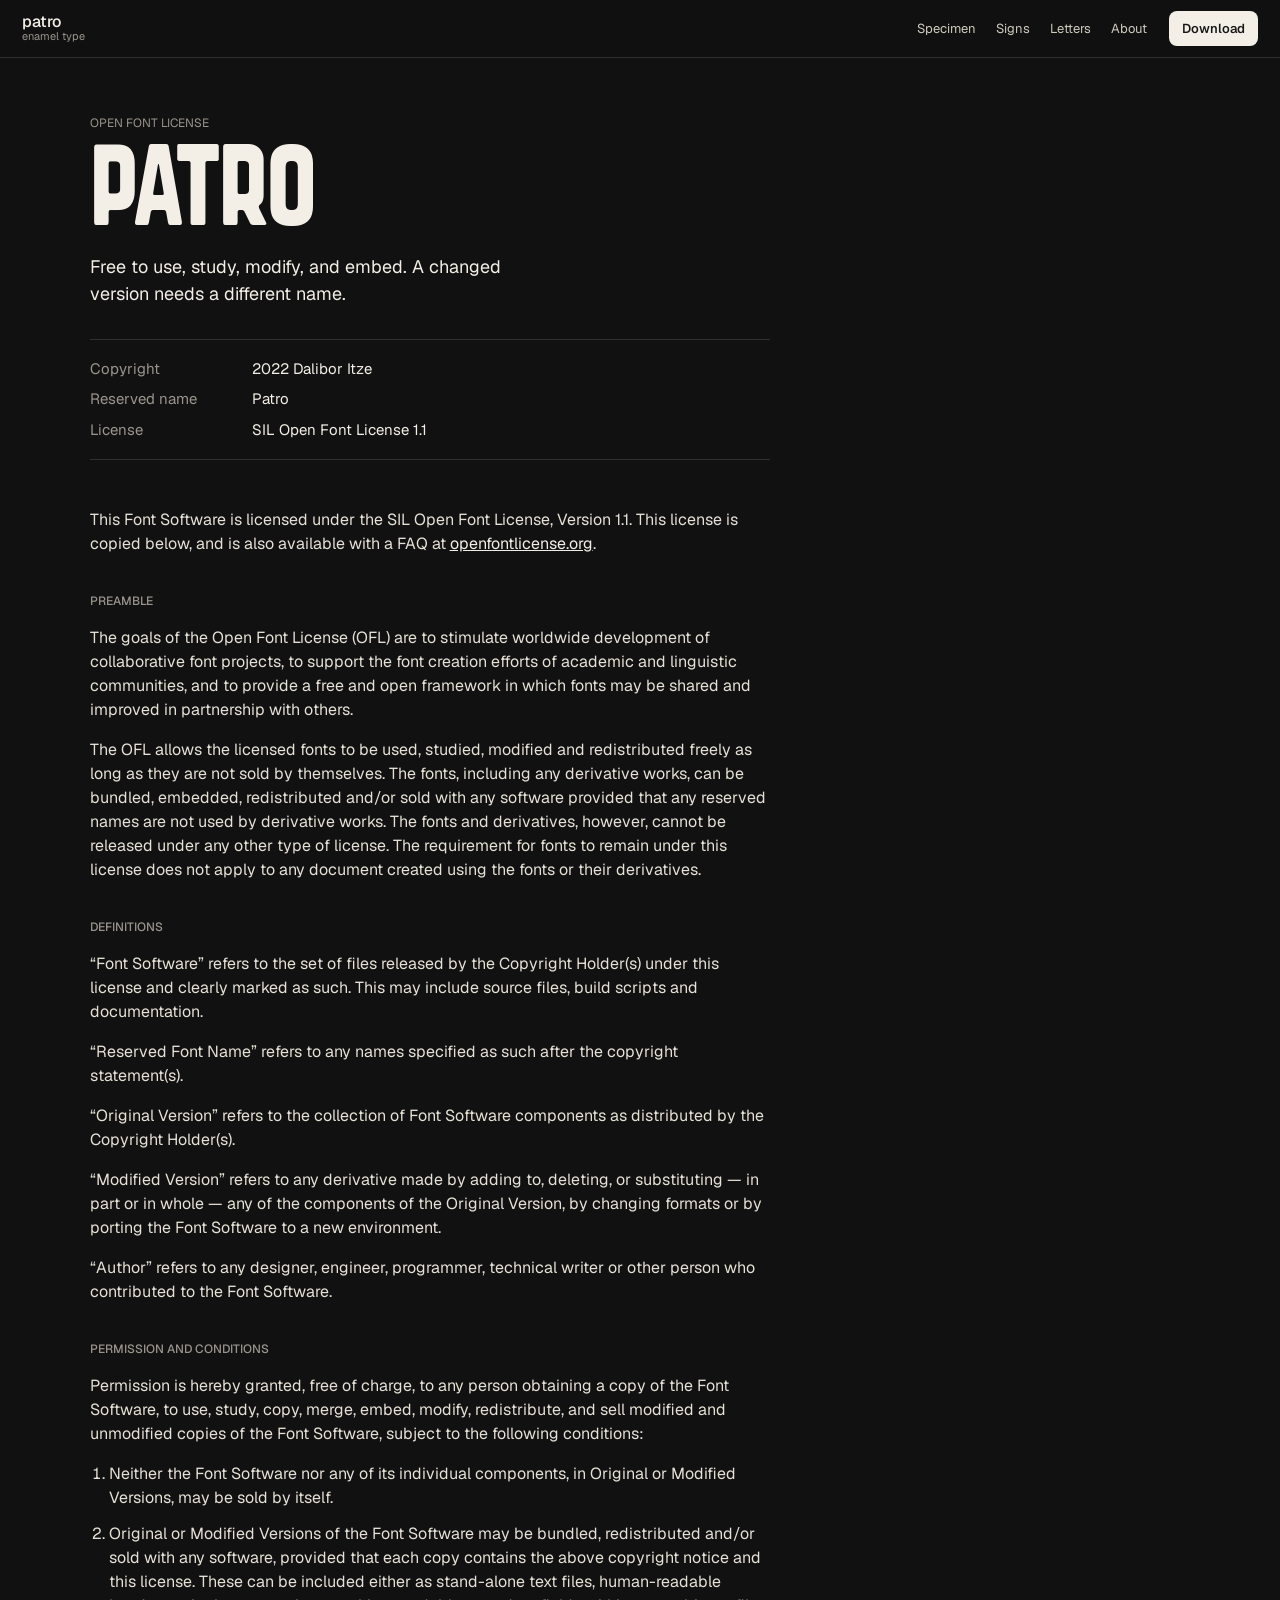
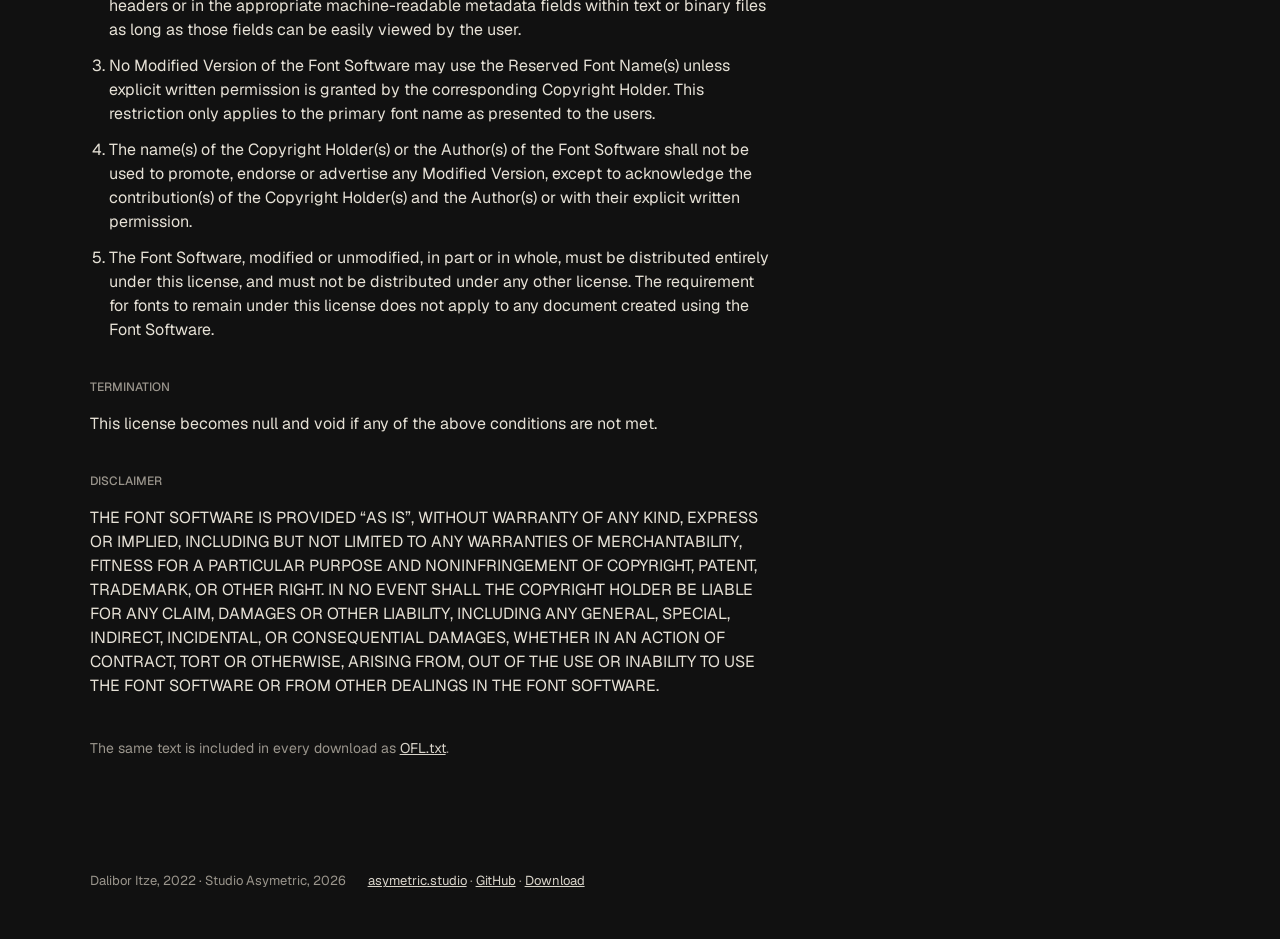
==== ofl/index.html @ e6914e80 "Publish the specimen Coolify deploys from main. Downloads include the license and readme, and the li" ====
<!DOCTYPE html>
<html lang="en">
<head>
  <meta charset="utf-8">
  <meta name="viewport" content="width=device-width, initial-scale=1">
  <title>License — Patro</title>
  <meta name="author" content="Dalibor Itze">
  <meta name="description" content="Patro is free under the SIL Open Font License 1.1. The name Patro is reserved.">
  <link rel="canonical" href="https://patro.asymetric.studio/ofl">
  <meta property="og:title" content="License — Patro">
  <meta property="og:description" content="Patro is free under the SIL Open Font License 1.1. The name Patro is reserved.">
  <meta property="og:image" content="https://patro.asymetric.studio/og.jpg">
  <meta property="og:url" content="https://patro.asymetric.studio/ofl">
  <meta property="og:type" content="website">
  <meta name="twitter:card" content="summary_large_image">
  <meta name="theme-color" content="#111111">
  <link rel="icon" href="/favicon-32.png" type="image/png" sizes="32x32">
  <link rel="apple-touch-icon" href="/apple-touch-icon.png">
  <link rel="manifest" href="/site.webmanifest">
  <link rel="preload" href="/fonts/Patro.woff2" as="font" type="font/woff2" crossorigin>
  <link rel="stylesheet" href="/css/lenis.css">
  <link rel="stylesheet" href="/css/site.css">
</head>
<body>
  <a class="skip" href="#license">Skip to the license</a>

  <header class="nav">
    <a class="brand" href="/">
      <span class="brand-name">patro</span>
      <span class="brand-meta">enamel type</span>
    </a>
    <nav class="nav-links" aria-label="Sections">
      <a href="/#specimen">Specimen</a>
      <a href="/#signs">Signs</a>
      <a href="/#letters">Letters</a>
      <a href="/#about">About</a>
    </nav>
    <a class="nav-download" href="/#download">Download</a>
  </header>

  <main id="license" class="license">
    <p class="sec-kicker">Open Font License</p>
    <h1 class="license-title">PATRO</h1>
    <p class="license-lead">Free to use, study, modify, and embed. A changed version needs a different name.</p>
    <dl class="license-facts">
      <dt>Copyright</dt>
      <dd>2022 Dalibor Itze</dd>
      <dt>Reserved name</dt>
      <dd>Patro</dd>
      <dt>License</dt>
      <dd>SIL Open Font License 1.1</dd>
    </dl>

    <article class="license-body">
      <p>This Font Software is licensed under the SIL Open Font License, Version 1.1. This license is copied below, and is also available with a FAQ at <a href="https://openfontlicense.org">openfontlicense.org</a>.</p>

      <h2>Preamble</h2>
      <p>The goals of the Open Font License (OFL) are to stimulate worldwide development of collaborative font projects, to support the font creation efforts of academic and linguistic communities, and to provide a free and open framework in which fonts may be shared and improved in partnership with others.</p>
      <p>The OFL allows the licensed fonts to be used, studied, modified and redistributed freely as long as they are not sold by themselves. The fonts, including any derivative works, can be bundled, embedded, redistributed and/or sold with any software provided that any reserved names are not used by derivative works. The fonts and derivatives, however, cannot be released under any other type of license. The requirement for fonts to remain under this license does not apply to any document created using the fonts or their derivatives.</p>

      <h2>Definitions</h2>
      <p>“Font Software” refers to the set of files released by the Copyright Holder(s) under this license and clearly marked as such. This may include source files, build scripts and documentation.</p>
      <p>“Reserved Font Name” refers to any names specified as such after the copyright statement(s).</p>
      <p>“Original Version” refers to the collection of Font Software components as distributed by the Copyright Holder(s).</p>
      <p>“Modified Version” refers to any derivative made by adding to, deleting, or substituting — in part or in whole — any of the components of the Original Version, by changing formats or by porting the Font Software to a new environment.</p>
      <p>“Author” refers to any designer, engineer, programmer, technical writer or other person who contributed to the Font Software.</p>

      <h2>Permission and conditions</h2>
      <p>Permission is hereby granted, free of charge, to any person obtaining a copy of the Font Software, to use, study, copy, merge, embed, modify, redistribute, and sell modified and unmodified copies of the Font Software, subject to the following conditions:</p>
      <ol>
        <li>Neither the Font Software nor any of its individual components, in Original or Modified Versions, may be sold by itself.</li>
        <li>Original or Modified Versions of the Font Software may be bundled, redistributed and/or sold with any software, provided that each copy contains the above copyright notice and this license. These can be included either as stand-alone text files, human-readable headers or in the appropriate machine-readable metadata fields within text or binary files as long as those fields can be easily viewed by the user.</li>
        <li>No Modified Version of the Font Software may use the Reserved Font Name(s) unless explicit written permission is granted by the corresponding Copyright Holder. This restriction only applies to the primary font name as presented to the users.</li>
        <li>The name(s) of the Copyright Holder(s) or the Author(s) of the Font Software shall not be used to promote, endorse or advertise any Modified Version, except to acknowledge the contribution(s) of the Copyright Holder(s) and the Author(s) or with their explicit written permission.</li>
        <li>The Font Software, modified or unmodified, in part or in whole, must be distributed entirely under this license, and must not be distributed under any other license. The requirement for fonts to remain under this license does not apply to any document created using the Font Software.</li>
      </ol>

      <h2>Termination</h2>
      <p>This license becomes null and void if any of the above conditions are not met.</p>

      <h2>Disclaimer</h2>
      <p>THE FONT SOFTWARE IS PROVIDED “AS IS”, WITHOUT WARRANTY OF ANY KIND, EXPRESS OR IMPLIED, INCLUDING BUT NOT LIMITED TO ANY WARRANTIES OF MERCHANTABILITY, FITNESS FOR A PARTICULAR PURPOSE AND NONINFRINGEMENT OF COPYRIGHT, PATENT, TRADEMARK, OR OTHER RIGHT. IN NO EVENT SHALL THE COPYRIGHT HOLDER BE LIABLE FOR ANY CLAIM, DAMAGES OR OTHER LIABILITY, INCLUDING ANY GENERAL, SPECIAL, INDIRECT, INCIDENTAL, OR CONSEQUENTIAL DAMAGES, WHETHER IN AN ACTION OF CONTRACT, TORT OR OTHERWISE, ARISING FROM, OUT OF THE USE OR INABILITY TO USE THE FONT SOFTWARE OR FROM OTHER DEALINGS IN THE FONT SOFTWARE.</p>
    </article>

    <p class="license-foot">The same text is included in every download as <a href="/fonts/OFL.txt">OFL.txt</a>.</p>
  </main>

  <footer class="colophon">
    <p>Dalibor Itze, 2022 · Studio Asymetric, 2026</p>
    <p>
      <a href="https://asymetric.studio">asymetric.studio</a>
      <span aria-hidden="true"> · </span>
      <a href="https://github.com/studio-asymetric/patro">GitHub</a>
      <span aria-hidden="true"> · </span>
      <a href="/#download">Download</a>
    </p>
  </footer>
  <script src="/js/lenis.min.js"></script>
  <script src="/js/page.js"></script>
</body>
</html>
---- css/lenis.css ----
html.lenis,html.lenis body{height:auto}.lenis:not(.lenis-autoToggle).lenis-stopped{overflow:clip}.lenis [data-lenis-prevent],.lenis [data-lenis-prevent-wheel],.lenis [data-lenis-prevent-touch]{overscroll-behavior:contain}.lenis.lenis-smooth iframe{pointer-events:none}.lenis.lenis-autoToggle{transition-property:overflow;transition-duration:1ms;transition-behavior:allow-discrete}
---- css/site.css ----
@font-face {
  font-family: "Patro";
  src: url("/fonts/Patro.woff2") format("woff2"),
       url("/fonts/Patro.ttf") format("truetype");
  font-weight: 700;
  font-style: normal;
  font-display: swap;
}

@font-face {
  font-family: Geist;
  src: url("/fonts/Geist-latin.woff2") format("woff2");
  font-weight: 100 900;
  font-style: normal;
  font-display: swap;
  unicode-range: U+0000-00FF, U+0131, U+0152-0153, U+02BB-02BC, U+02C6, U+02DA, U+02DC, U+0304, U+0308, U+0329, U+2000-206F, U+20AC, U+2122, U+2191, U+2193, U+2212, U+2215, U+FEFF, U+FFFD;
}

@font-face {
  font-family: Geist;
  src: url("/fonts/Geist-latin-ext.woff2") format("woff2");
  font-weight: 100 900;
  font-style: normal;
  font-display: swap;
  unicode-range: U+0100-02BA, U+02BD-02C5, U+02C7-02CC, U+02CE-02D7, U+02DD-02FF, U+0304, U+0308, U+0329, U+1D00-1DBF, U+1E00-1E9F, U+1EF2-1EFF, U+2020, U+20A0-20AB, U+20AD-20C0, U+2113, U+2C60-2C7F, U+A720-A7FF;
}

:root {
  --bg: #111111;
  --cream: #f3efe6;
  --muted: #9a958c;
  --line: rgba(243, 239, 230, 0.14);
  --red: #e23b2a;
  --plaster: #e6e0d4;
  --cobalt: #1d4e89;
  --sheet: #e7e1d6;
  --grid-teal: rgba(90, 122, 116, 0.55);
  --dock: rgba(17, 17, 17, 0.9);
  --nav-h: 58px;
  color-scheme: dark;
}

*,
*::before,
*::after { box-sizing: border-box; }

html { scroll-behavior: smooth; }

html.is-loading { overflow: hidden; }

body {
  margin: 0;
  background: var(--bg);
  color: var(--cream);
  font-family: Geist, "Segoe UI", system-ui, sans-serif;
  font-weight: 400;
  font-size: 16px;
  line-height: 1.5;
  text-rendering: optimizeLegibility;
}

::selection {
  background: var(--red);
  color: var(--cream);
}

:focus-visible {
  outline: 2px solid var(--red);
  outline-offset: 3px;
}

button,
input { font: inherit; color: inherit; }

a { color: inherit; }

img { max-width: 100%; height: auto; display: block; }

.live-type,
.alt-sample,
.editor,
.glyph,
.poster,
.get-word {
  font-family: "Patro", sans-serif;
  font-weight: 700;
  font-synthesis: none;
}

body[data-ss01="on"] .live-type {
  font-feature-settings: "ss01" 1;
}

.skip {
  position: absolute;
  left: 12px;
  top: -48px;
  background: var(--cream);
  color: #141413;
  padding: 8px 12px;
  z-index: 40;
}

.skip:focus { top: 10px; }

/* Navigation */

.nav {
  position: sticky;
  top: 0;
  z-index: 20;
  height: var(--nav-h);
  display: flex;
  align-items: center;
  gap: 22px;
  padding: 0 22px;
  background: rgba(17, 17, 17, 0.92);
  backdrop-filter: blur(16px);
  border-bottom: 1px solid var(--line);
  transition:
    height 0.5s cubic-bezier(0.22, 1, 0.36, 1),
    padding 0.5s cubic-bezier(0.22, 1, 0.36, 1),
    gap 0.5s cubic-bezier(0.22, 1, 0.36, 1),
    background 0.45s ease;
}

.nav.is-min {
  height: 46px;
  gap: 14px;
  padding: 0 16px;
  background: rgba(17, 17, 17, 0.97);
}

.brand {
  display: flex;
  flex-direction: column;
  text-decoration: none;
  line-height: 1.05;
  min-width: 92px;
}

.brand-name {
  font-size: 16px;
  font-weight: 520;
  letter-spacing: 0;
  transition: font-size 0.45s cubic-bezier(0.22, 1, 0.36, 1);
}

.nav.is-min .brand-name { font-size: 14px; }

.brand-meta {
  display: block;
  max-height: 14px;
  overflow: hidden;
  font-size: 11px;
  color: var(--muted);
  opacity: 1;
  transition:
    max-height 0.45s cubic-bezier(0.22, 1, 0.36, 1),
    opacity 0.3s ease;
}

.nav.is-min .brand-meta {
  max-height: 0;
  opacity: 0;
}

.nav-next {
  margin: 0 0 0 auto;
  font-size: 12px;
  color: var(--muted);
  white-space: nowrap;
  text-decoration: none;
}

.nav-next:hover { color: white; }

.nav-links {
  display: flex;
  gap: 20px;
  margin-left: auto;
}

.nav-next:not([hidden]) + .nav-links { margin-left: 22px; }

.nav-links a {
  position: relative;
  text-decoration: none;
  font-size: 13px;
  color: #cfcabe;
  transition: color 0.2s ease, font-size 0.45s cubic-bezier(0.22, 1, 0.36, 1);
}

.nav-links a::after {
  content: "";
  position: absolute;
  left: 0;
  right: 0;
  bottom: -5px;
  height: 1px;
  background: currentColor;
  transform: scaleX(0);
  transform-origin: left;
  transition: transform 0.35s cubic-bezier(0.22, 1, 0.36, 1);
}

.nav-links a:hover { color: white; }
.nav-links a:hover::after { transform: scaleX(1); }

.nav.is-min .nav-links a { font-size: 12px; }

.nav-download {
  text-decoration: none;
  background: var(--cream);
  color: #161616;
  font-size: 13px;
  font-weight: 560;
  padding: 8px 13px;
  border-radius: 8px;
  transition: background 0.25s ease, color 0.25s ease, padding 0.45s cubic-bezier(0.22, 1, 0.36, 1), font-size 0.45s cubic-bezier(0.22, 1, 0.36, 1);
}

.nav.is-min .nav-download {
  padding: 5px 10px;
  font-size: 12px;
}

.nav-download:hover { background: var(--red); color: var(--cream); }

/* Stage */

.stage {
  scroll-margin-top: var(--nav-h);
  --plate: #161616;
  --ink: #f3efe6;
  --grid: rgba(243, 239, 230, 0.16);
  --rim: rgba(243, 239, 230, 0.18);
  --quiet: rgba(243, 239, 230, 0.66);
  position: relative;
  min-height: calc(100svh - var(--nav-h));
  display: flex;
  align-items: center;
  justify-content: center;
  padding: 64px 7vw 124px;
  background: var(--plate);
  color: var(--ink);
  box-shadow: inset 0 0 0 1px var(--rim);
  cursor: text;
  overflow: hidden;
  transition: opacity 0.7s ease;
}

html.is-loading .stage { opacity: 0; }

.loader {
  position: fixed;
  inset: 0;
  z-index: 40;
  display: grid;
  place-items: center;
  background: #111111;
  transition: transform 0.85s cubic-bezier(0.77, 0, 0.18, 1);
}

.loader.is-leave { transform: translateY(-100%); }

.loader-plate { text-align: center; }

.loader-word {
  margin: 0;
  font-size: clamp(64px, 12vw, 148px);
  line-height: 0.84;
  letter-spacing: 0.2em;
  animation: loader-track 1.05s cubic-bezier(0.22, 1, 0.36, 1) forwards;
}

.loader-rule {
  display: block;
  width: min(46vw, 320px);
  height: 1px;
  margin: 18px auto 0;
  background: var(--cream);
  transform: scaleX(0);
  transform-origin: center;
  animation: loader-rule 0.7s 0.32s cubic-bezier(0.22, 1, 0.36, 1) forwards;
}

@keyframes loader-track { to { letter-spacing: 0; } }
@keyframes loader-rule { to { transform: scaleX(1); } }

@keyframes nav-drop {
  from { opacity: 0; transform: translateY(-12px); }
  to { opacity: 1; transform: none; }
}

html.is-loading .nav .brand,
html.is-loading .nav-next,
html.is-loading .nav-links a,
html.is-loading .nav-download { opacity: 0; }

html.is-on .nav .brand { animation: nav-drop 0.7s cubic-bezier(0.22, 1, 0.36, 1) both; }
html.is-on .nav-next { animation: nav-drop 0.7s 0.08s cubic-bezier(0.22, 1, 0.36, 1) both; }
html.is-on .nav-links a:nth-child(1) { animation: nav-drop 0.7s 0.12s cubic-bezier(0.22, 1, 0.36, 1) both; }
html.is-on .nav-links a:nth-child(2) { animation: nav-drop 0.7s 0.17s cubic-bezier(0.22, 1, 0.36, 1) both; }
html.is-on .nav-links a:nth-child(3) { animation: nav-drop 0.7s 0.22s cubic-bezier(0.22, 1, 0.36, 1) both; }
html.is-on .nav-links a:nth-child(4) { animation: nav-drop 0.7s 0.27s cubic-bezier(0.22, 1, 0.36, 1) both; }
html.is-on .nav-download { animation: nav-drop 0.7s 0.32s cubic-bezier(0.22, 1, 0.36, 1) both; }

.reveal {
  opacity: 0;
  transform: translateY(28px);
  transition:
    opacity 0.8s ease,
    transform 0.9s cubic-bezier(0.22, 1, 0.36, 1);
}

.reveal.is-in {
  opacity: 1;
  transform: none;
}

.stage[data-ink="rouge"] {
  --plate: #e6e0d4;
  --ink: #e23b2a;
  --grid: rgba(20, 20, 19, 0.12);
  --rim: rgba(20, 20, 19, 0.18);
  --quiet: #7a241c;
}

.stage[data-ink="brick"] {
  --plate: #e23b2a;
  --ink: #141413;
  --grid: rgba(20, 20, 19, 0.16);
  --rim: rgba(20, 20, 19, 0.28);
  --quiet: rgba(20, 20, 19, 0.72);
}

.stage[data-ink="cislo"] {
  --plate: #f4f0e6;
  --ink: #1d4e89;
  --grid: rgba(29, 78, 137, 0.18);
  --rim: rgba(29, 78, 137, 0.28);
  --quiet: #163e6e;
}

.stage[data-ink="paper"] {
  --plate: #efeae1;
  --ink: #171715;
  --grid: rgba(90, 122, 116, 0.55);
  --rim: rgba(20, 20, 19, 0.16);
  --quiet: rgba(20, 20, 19, 0.62);
}

.stage::before {
  content: "";
  position: absolute;
  inset: 0;
  background-image:
    linear-gradient(var(--grid) 1px, transparent 1px),
    linear-gradient(90deg, var(--grid) 1px, transparent 1px);
  background-size: 72px 72px;
  mask-image: radial-gradient(ellipse at center, #000 42%, transparent 80%);
  pointer-events: none;
}

.hint {
  position: absolute;
  top: 16px;
  left: 46px;
  margin: 0;
  z-index: 2;
  font-size: 13px;
  color: var(--cream);
  background: rgba(17, 17, 17, 0.78);
  border-radius: 6px;
  padding: 4px 8px;
  pointer-events: none;
}

.hint.is-gone { display: none; }

.editor {
  position: relative;
  z-index: 2;
  margin: 0;
  max-width: 100%;
  text-align: center;
  white-space: pre;
  font-size: clamp(48px, 10vw, 140px);
  line-height: var(--lead, 0.9);
  letter-spacing: var(--track, 0em);
  caret-color: var(--red);
  outline: none;
}

.stage[data-ink="brick"] .editor,
.stage[data-ink="paper"] .editor { caret-color: var(--ink); }

.editor:focus-visible {
  outline: none;
}

.screw {
  position: absolute;
  z-index: 2;
  width: 12px;
  height: 12px;
  border-radius: 50%;
  background:
    radial-gradient(circle at 35% 32%, #f4f0e6, #8a857c 42%, #2c2b28 74%);
  box-shadow: inset 0 0 0 1px rgba(0, 0, 0, 0.45), 0 1px 1px rgba(0, 0, 0, 0.35);
  pointer-events: none;
}

.screw::after {
  content: "";
  position: absolute;
  left: 2px;
  right: 2px;
  top: 50%;
  height: 1.5px;
  background: rgba(20, 20, 19, 0.72);
  transform: translateY(-50%) rotate(-28deg);
}

.s1 { top: 22px; left: 22px; }
.s2 { top: 22px; right: 22px; }
.s3 { bottom: 22px; left: 22px; }
.s4 { bottom: 22px; right: 22px; }

.dock {
  position: absolute;
  z-index: 3;
  left: 50%;
  bottom: 18px;
  transform: translateX(-50%);
  width: max-content;
  max-width: calc(100% - 20px);
  display: flex;
  align-items: center;
  gap: 4px;
  padding: 6px;
  border-radius: 14px;
  background: var(--dock);
  color: var(--cream);
  border: 1px solid rgba(255, 255, 255, 0.14);
  box-shadow: 0 10px 40px rgba(0, 0, 0, 0.28);
  overflow-x: auto;
  cursor: default;
}

.inks {
  display: flex;
  gap: 2px;
  padding-right: 6px;
  border-right: 1px solid var(--line);
}

.ink {
  width: 28px;
  height: 28px;
  border: 0;
  border-radius: 8px;
  background: transparent;
  cursor: pointer;
  position: relative;
}

.ink::before {
  content: "";
  position: absolute;
  inset: 7px;
  border-radius: 50%;
  box-shadow: inset 0 0 0 1px rgba(255, 255, 255, 0.28);
}

.ink[data-ink="noir"]::before { background: #161616; box-shadow: inset 0 0 0 1px #f3efe6; }
.ink[data-ink="rouge"]::before { background: #e6e0d4; box-shadow: inset 0 0 0 3px #e23b2a; }
.ink[data-ink="brick"]::before { background: #e23b2a; box-shadow: inset 0 0 0 1px #141413; }
.ink[data-ink="cislo"]::before { background: #1d4e89; }
.ink[data-ink="paper"]::before { background: #efeae1; box-shadow: inset 0 0 0 1px #171715; }

.ink[aria-checked="true"] { background: rgba(255, 255, 255, 0.1); }

.slider {
  display: flex;
  flex-direction: column;
  gap: 2px;
  padding: 2px 8px 4px;
  font-size: 11px;
  color: #c8c3b8;
  min-width: 108px;
}

.slider output { color: white; font-variant-numeric: tabular-nums; }

input[type="range"] {
  -webkit-appearance: none;
  appearance: none;
  width: 100%;
  height: 2px;
  margin: 6px 0 0;
  background: rgba(255, 255, 255, 0.32);
  border-radius: 99px;
}

input[type="range"]::-webkit-slider-thumb {
  -webkit-appearance: none;
  width: 12px;
  height: 12px;
  border-radius: 50%;
  background: var(--cream);
  border: 0;
  cursor: pointer;
}

input[type="range"]::-moz-range-thumb {
  width: 12px;
  height: 12px;
  border: 0;
  border-radius: 50%;
  background: var(--cream);
  cursor: pointer;
}

.dock-toggle {
  border: 0;
  background: transparent;
  border-radius: 8px;
  padding: 8px 10px;
  font-size: 12px;
  white-space: nowrap;
  cursor: pointer;
}

.dock-toggle[aria-pressed="true"] {
  background: var(--cream);
  color: #161616;
}

.missing {
  margin: 0;
  padding: 0 8px;
  font-size: 12px;
  color: #ffb4a8;
  white-space: nowrap;
}

/* Sections */

.block { padding: 72px 0 24px; }

.sec-head {
  padding: 0 7vw 18px;
  display: grid;
  gap: 8px;
  max-width: 760px;
}

.sec-kicker {
  margin: 0;
  font-size: 12px;
  letter-spacing: 0;
  text-transform: uppercase;
  color: var(--muted);
}

.sec-lead {
  margin: 0;
  color: #d9d4ca;
  font-size: 17px;
  max-width: 46ch;
}

.rail {
  overflow: hidden;
  padding: 8px 0 28px;
  cursor: grab;
  touch-action: pan-y;
  user-select: none;
}

.rail.is-dragging { cursor: grabbing; }

.rail-track {
  display: flex;
  gap: 14px;
  width: max-content;
}

.mini {
  position: relative;
  flex: 0 0 auto;
  width: min(420px, 78vw);
  height: 230px;
  border-radius: 2px;
  padding: 22px;
  display: flex;
  align-items: center;
  justify-content: center;
  text-align: center;
  box-shadow: inset 0 0 0 1px rgba(255, 255, 255, 0.12);
}

.mini-text {
  font-family: "Patro", sans-serif;
  font-weight: 700;
  font-synthesis: none;
  line-height: 0.88;
  letter-spacing: 0;
  white-space: pre;
  text-align: center;
  width: 100%;
}

.mini-cap {
  position: absolute;
  left: 16px;
  right: 16px;
  bottom: 14px;
  font-family: Geist, "Segoe UI", sans-serif;
  font-size: 12px;
  font-weight: 450;
  letter-spacing: 0;
  text-align: center;
}

.mini-add {
  position: absolute;
  left: 50%;
  bottom: 12px;
  transform: translateX(-50%);
  opacity: 0;
  pointer-events: none;
  border: 0;
  border-radius: 8px;
  background: #111111;
  color: #f3efe6;
  font-family: Geist, "Segoe UI", system-ui, sans-serif;
  font-size: 13px;
  font-weight: 500;
  letter-spacing: 0;
  padding: 8px 12px;
  cursor: pointer;
  white-space: nowrap;
}

.mini:hover .mini-add,
.mini:focus-within .mini-add {
  opacity: 1;
  pointer-events: auto;
}

.mini:hover .mini-cap,
.mini:focus-within .mini-cap {
  opacity: 0;
}

.mini[data-ink="noir"] .mini-cap { color: rgba(243, 239, 230, 0.78); }
.mini[data-ink="rouge"] .mini-cap { color: #7a241c; }
.mini[data-ink="brick"] .mini-cap { color: rgba(20, 20, 19, 0.78); }
.mini[data-ink="cislo"] .mini-cap { color: #163e6e; }
.mini[data-ink="paper"] .mini-cap { color: rgba(20, 20, 19, 0.7); }

.mini[data-ink="noir"] { background: #161616; color: #f3efe6; }
.mini[data-ink="rouge"] { background: #e6e0d4; color: #e23b2a; }
.mini[data-ink="brick"] { background: #e23b2a; color: #141413; }
.mini[data-ink="cislo"] { background: #f4f0e6; color: #1d4e89; }
.mini[data-ink="paper"] { background: #efeae1; color: #171715; box-shadow: inset 0 0 0 1px rgba(20, 20, 19, 0.12); }

.studies {
  display: grid;
  grid-template-columns: 1.35fr 1fr;
  gap: 12px;
  padding: 12px 7vw 20px;
}

.drawing {
  --h: 0.12;
  --drift: 0px;
}

.drawing-frame {
  padding: 8px 4vw 36px;
}

.drawing-svg {
  display: block;
  width: 100%;
  height: auto;
  overflow: visible;
  transform: translate3d(0, var(--drift), 0);
}

.draw-letter {
  fill: var(--cream);
  stroke: var(--muted);
  stroke-width: 8;
  stroke-linejoin: round;
  stroke-linecap: round;
}

.draw-handle {
  transform-box: fill-box;
  transform-origin: var(--ox) var(--oy);
  transform: scale(var(--h));
}

.draw-handle line {
  stroke: #d9d4ca;
  stroke-width: 4.5;
  fill: none;
}

.draw-handle circle {
  fill: var(--bg);
  stroke: #d9d4ca;
  stroke-width: 4.5;
}

.draw-node {
  fill: var(--bg);
  stroke: var(--cream);
  stroke-width: 4.5;
}

.study { margin: 0; overflow: hidden; }

.study img { transition: transform 0.8s cubic-bezier(0.22, 1, 0.36, 1); }
.study:hover img { transform: scale(1.03); }

.study figcaption {
  margin-top: 8px;
  font-size: 13px;
  color: var(--muted);
}

/* Letters */

.letters-top {
  display: grid;
  grid-template-columns: 1.35fr 0.75fr;
  gap: 12px;
  padding: 0 7vw;
}

.sheet {
  background: var(--sheet);
  color: #171715;
  padding: 22px 22px 28px;
}

.sheet-head,
.sheet-label {
  display: flex;
  justify-content: space-between;
  font-size: 12px;
  letter-spacing: 0;
  text-transform: uppercase;
  color: #5e675f;
}

.sheet-head { margin-bottom: 8px; }
.sheet-label { margin: 18px 0 4px; }

.sheet-note {
  margin: 12px 0 0;
  max-width: 46ch;
  font-size: 13px;
  line-height: 1.45;
  color: #3e463f;
  text-transform: none;
  letter-spacing: 0;
}

.glyphs {
  display: grid;
  grid-template-columns: repeat(auto-fill, minmax(44px, 1fr));
}

.glyph {
  aspect-ratio: 0.82;
  border: 0;
  border-bottom: 1px solid var(--grid-teal);
  background: transparent;
  color: inherit;
  font-size: 26px;
  line-height: 1;
  cursor: pointer;
  padding: 0;
}

.glyph:hover,
.glyph[aria-pressed="true"] {
  background: #161616;
  color: var(--cream);
}

.posters {
  display: grid;
  gap: 12px;
}

.poster {
  border: 0;
  background: #161616;
  color: var(--cream);
  min-height: 240px;
  font-size: clamp(96px, 12vw, 168px);
  line-height: 0.8;
  letter-spacing: 0;
  cursor: pointer;
  box-shadow: inset 0 0 0 1px rgba(255, 255, 255, 0.08);
  padding: 24px 8px 8px;
}

.poster:hover { color: white; }

.poster-sz { font-size: clamp(120px, 16vw, 220px); }

.inspector {
  margin: 12px 7vw 0;
  display: flex;
  align-items: center;
  gap: 28px;
  padding: 8px 8px 8px 22px;
  background: #161616;
  border: 1px solid var(--line);
}

.inspector-char {
  font-size: clamp(72px, 10vw, 120px);
  line-height: 0.85;
  min-width: 1.2em;
  text-align: center;
}

.inspector-copy p {
  margin: 0;
  color: var(--muted);
  font-size: 14px;
}

#inspectorCode { color: var(--cream); }

.inspector button,
#copyCss {
  margin-top: 8px;
  border: 1px solid var(--line);
  background: transparent;
  color: var(--cream);
  border-radius: 8px;
  padding: 7px 10px;
  cursor: pointer;
  font-size: 13px;
}

.inspector button:hover,
#copyCss:hover { border-color: var(--cream); }

.waterfall {
  margin: 28px 7vw 0;
  border-top: 1px solid var(--line);
}

.waterfall p {
  margin: 0;
  padding: 10px 0;
  border-bottom: 1px solid var(--line);
  line-height: 0.9;
  letter-spacing: 0;
  overflow: hidden;
  white-space: nowrap;
}

.places {
  display: grid;
  grid-template-columns: repeat(3, 1fr);
  gap: 18px;
  margin: 22px 7vw 0;
  border-top: 1px solid var(--line);
}

.place {
  border: 0;
  border-bottom: 1px solid var(--line);
  background: transparent;
  color: var(--cream);
  text-align: left;
  padding: 16px 0 14px;
  font-size: clamp(28px, 4vw, 52px);
  line-height: 0.9;
  letter-spacing: 0;
  cursor: pointer;
}

.place:hover { color: white; }

/* About */

.about-grid {
  display: grid;
  grid-template-columns: 1.15fr 0.85fr;
  gap: 48px;
  padding: 0 7vw;
  align-items: start;
}

.about-display {
  margin: 0 0 18px;
  font-size: clamp(42px, 5vw, 68px);
  line-height: 0.9;
  letter-spacing: 0;
  font-weight: 700;
}

.essay p {
  margin: 0 0 14px;
  max-width: 62ch;
  color: #ddd8ce;
  font-size: 16.5px;
}

.specs { margin: 6px 0 0; }

.specs div {
  display: grid;
  grid-template-columns: 132px 1fr;
  gap: 12px;
  padding: 9px 0;
  border-top: 1px solid var(--line);
  font-size: 14px;
}

.specs dt { color: var(--muted); }
.specs dd { margin: 0; }
.specs a { color: var(--cream); }

.alts {
  margin: 28px 7vw 0;
  display: grid;
  grid-template-columns: 1fr 1fr;
  background: var(--sheet);
  color: #171715;
}

.alts figure {
  margin: 0;
  padding: 18px 22px 10px;
}

.alts figure + figure { border-left: 1px solid rgba(20, 20, 19, 0.12); }

.alts figcaption {
  font-size: 12px;
  letter-spacing: 0;
  text-transform: uppercase;
  color: #5e675f;
}

.alt-sample {
  margin: 8px 0 0;
  font-size: clamp(48px, 6vw, 84px);
  line-height: 1;
  letter-spacing: 0;
}

.alt-ss01 { font-feature-settings: "ss01" 1; }

/* Download */

.get {
  margin: 56px 7vw 28px;
  display: grid;
  grid-template-columns: 0.82fr 1.18fr;
  min-height: 520px;
  border: 1px solid var(--line);
}

.get-plate {
  background: #e64e3c;
  color: #141413;
  padding: 22px 22px 26px;
  display: flex;
  flex-direction: column;
  justify-content: space-between;
  min-height: 420px;
}

.get-kicker {
  margin: 0;
  font-size: 12px;
  letter-spacing: 0;
  text-transform: uppercase;
}

.get-word {
  margin: 0;
  font-size: clamp(72px, 9vw, 132px);
  line-height: 0.8;
  letter-spacing: 0;
}

.get-note {
  margin: 0;
  max-width: 28ch;
  font-size: 15px;
}

.get-files {
  padding: 8px 28px 28px;
  display: flex;
  flex-direction: column;
  justify-content: center;
}

.file {
  display: grid;
  grid-template-columns: minmax(120px, 0.7fr) 1.4fr auto;
  gap: 16px;
  align-items: center;
  padding: 18px 0;
  border-bottom: 1px solid var(--line);
  text-decoration: none;
}

.file-name { font-weight: 560; }

.file-meta {
  color: var(--muted);
  font-size: 14px;
  white-space: nowrap;
}

.file-go {
  border: 1px solid var(--line);
  border-radius: 8px;
  padding: 7px 12px;
  font-size: 13px;
}

.file:hover .file-name { color: #ffb1a4; }
.file:hover .file-go {
  background: var(--cream);
  color: #161616;
  border-color: var(--cream);
}

.snippet { margin-top: 22px; }

.snippet-bar {
  display: flex;
  justify-content: space-between;
  align-items: center;
  color: var(--muted);
  font-size: 13px;
}

.snippet pre {
  margin: 10px 0 0;
  padding: 14px 16px;
  background: #0c0c0c;
  border: 1px solid var(--line);
  overflow-x: auto;
  font-family: ui-monospace, "Cascadia Code", Consolas, monospace;
  font-size: 13px;
  line-height: 1.55;
  color: #e6e1d6;
}

.colophon {
  padding: 10px 7vw 48px;
  display: flex;
  flex-wrap: wrap;
  gap: 8px 22px;
  color: var(--muted);
  font-size: 13px;
}

.colophon p { margin: 0; }
.colophon a { color: #d9d4ca; }
.colophon-quiet { width: 100%; }

.license {
  padding: 56px 7vw 88px;
  max-width: 860px;
}

.license-title {
  margin: 10px 0 18px;
  font-family: "Patro", sans-serif;
  font-weight: 700;
  font-synthesis: none;
  font-size: clamp(64px, 9vw, 120px);
  line-height: 0.82;
  letter-spacing: 0;
}

.license-lead {
  margin: 0;
  max-width: 38ch;
  font-size: 18px;
  line-height: 1.45;
}

.license-facts {
  display: grid;
  grid-template-columns: 9rem 1fr;
  gap: 8px 18px;
  margin: 32px 0 48px;
  padding: 18px 0;
  border-top: 1px solid var(--line);
  border-bottom: 1px solid var(--line);
  font-size: 15px;
}

.license-facts dt {
  margin: 0;
  color: var(--muted);
}

.license-facts dd { margin: 0; }

.license-body h2 {
  margin: 36px 0 10px;
  font-size: 12px;
  font-weight: 500;
  letter-spacing: 0;
  text-transform: uppercase;
  color: var(--muted);
}

.license-body p,
.license-body li {
  max-width: 62ch;
  color: #e6e1d6;
}

.license-body ol {
  margin: 0;
  padding-left: 1.2em;
}

.license-body li { margin: 0 0 12px; }

.license-body a { color: var(--cream); }

.license-foot {
  margin-top: 40px;
  color: var(--muted);
  font-size: 14px;
}

.license-foot a { color: #d9d4ca; }

.year { scroll-margin-top: calc(var(--nav-h) + 12px); }

.year-title {
  margin: 0;
  max-width: 16ch;
  font-size: clamp(32px, 4.4vw, 56px);
  font-weight: 520;
  line-height: 1.05;
  letter-spacing: 0;
}

.year-list {
  list-style: none;
  margin: 8px 0 0;
  padding: 0 7vw 56px;
  display: grid;
  grid-template-columns: 1fr 1fr;
  column-gap: 48px;
}

.year-list li {
  display: grid;
  grid-template-columns: 7.2rem 1fr;
  gap: 8px 18px;
  align-items: baseline;
  margin: 0;
  padding: 18px 0 16px;
  border-top: 1px solid var(--line);
}

.year-date {
  font-size: clamp(32px, 3.4vw, 48px);
  line-height: 0.85;
  letter-spacing: 0;
  color: var(--cream);
}

.year-copy {
  display: flex;
  flex-direction: column;
  gap: 2px;
  min-width: 0;
}

.year-when {
  font-size: 12px;
  text-transform: uppercase;
  color: var(--muted);
}

.year-name {
  font-size: 17px;
  line-height: 1.3;
  color: #d9d4ca;
}

.year-list .is-past .year-date,
.year-list .is-past .year-name { color: var(--muted); }

.year-list .is-next .year-when,
.year-list .is-today .year-when { color: var(--red); }

.year-list .is-next .year-date,
.year-list .is-today .year-date { color: var(--cream); }

@media (max-width: 900px) {
  .letters-top,
  .about-grid,
  .get,
  .studies,
  .alts,
  .places,
  .year-list { grid-template-columns: 1fr; }

  .alts figure + figure { border-left: 0; border-top: 1px solid rgba(20, 20, 19, 0.12); }

  .get-files { padding: 8px 18px 22px; }

  .file { grid-template-columns: 1fr auto; }
  .file-meta { grid-column: 1 / -1; margin-top: -8px; white-space: normal; }
}

@media (max-width: 760px) {
  .nav,
  .nav.is-min {
    height: auto;
    flex-wrap: wrap;
    padding: 12px 14px;
    gap: 10px 14px;
  }

  .nav.is-min { padding: 8px 14px; gap: 8px 12px; }

  .nav-links { max-height: 40px; transition: max-height 0.45s cubic-bezier(0.22, 1, 0.36, 1), opacity 0.35s ease; }

  .nav.is-min .nav-links {
    max-height: 0;
    opacity: 0;
    pointer-events: none;
  }

  .nav-links {
    order: 3;
    width: 100%;
    margin-left: 0;
    overflow-x: auto;
    gap: 16px;
  }

  .nav-next:not([hidden]) + .nav-links { margin-left: 0; }

  .stage {
    min-height: calc(100svh - 96px);
    padding: 56px 16px 118px;
  }

  .s3, .s4 { bottom: 118px; }

  .dock {
    width: calc(100% - 16px);
    flex-wrap: wrap;
    justify-content: center;
    row-gap: 2px;
  }

  .inks { border-right: 0; }

  .hint { left: 16px; }

  .sec-head,
  .studies,
  .letters-top,
  .inspector,
  .waterfall,
  .places,
  .year-list,
  .about-grid,
  .alts,
  .colophon { padding-left: 16px; padding-right: 16px; }

  .places { margin-left: 0; margin-right: 0; }

  .get { margin-left: 16px; margin-right: 16px; }

  .inspector { flex-direction: column; align-items: flex-start; gap: 4px; }
}

@media (prefers-reduced-motion: reduce) {
  html { scroll-behavior: auto; }
  .mini { transition: none; }
  .mini:hover { transform: none; }
  .drawing { --h: 1; --drift: 0px; }
  .drawing-svg { transform: none; }
  .loader { display: none; }
  .loader-word,
  .loader-rule { animation: none; letter-spacing: 0; transform: none; }
  .reveal,
  html.is-loading .stage { opacity: 1; transform: none; transition: none; }
  html.is-loading .nav .brand,
  html.is-loading .nav-next,
  html.is-loading .nav-links a,
  html.is-loading .nav-download { opacity: 1; transform: none; }
  .nav,
  .brand-name,
  .brand-meta,
  .nav-download,
  .nav-links,
  .nav-links a,
  .study img { transition: none; animation: none; }
}

@media (scripting: none) {
  .loader { display: none; }
  .reveal { opacity: 1; transform: none; }
}
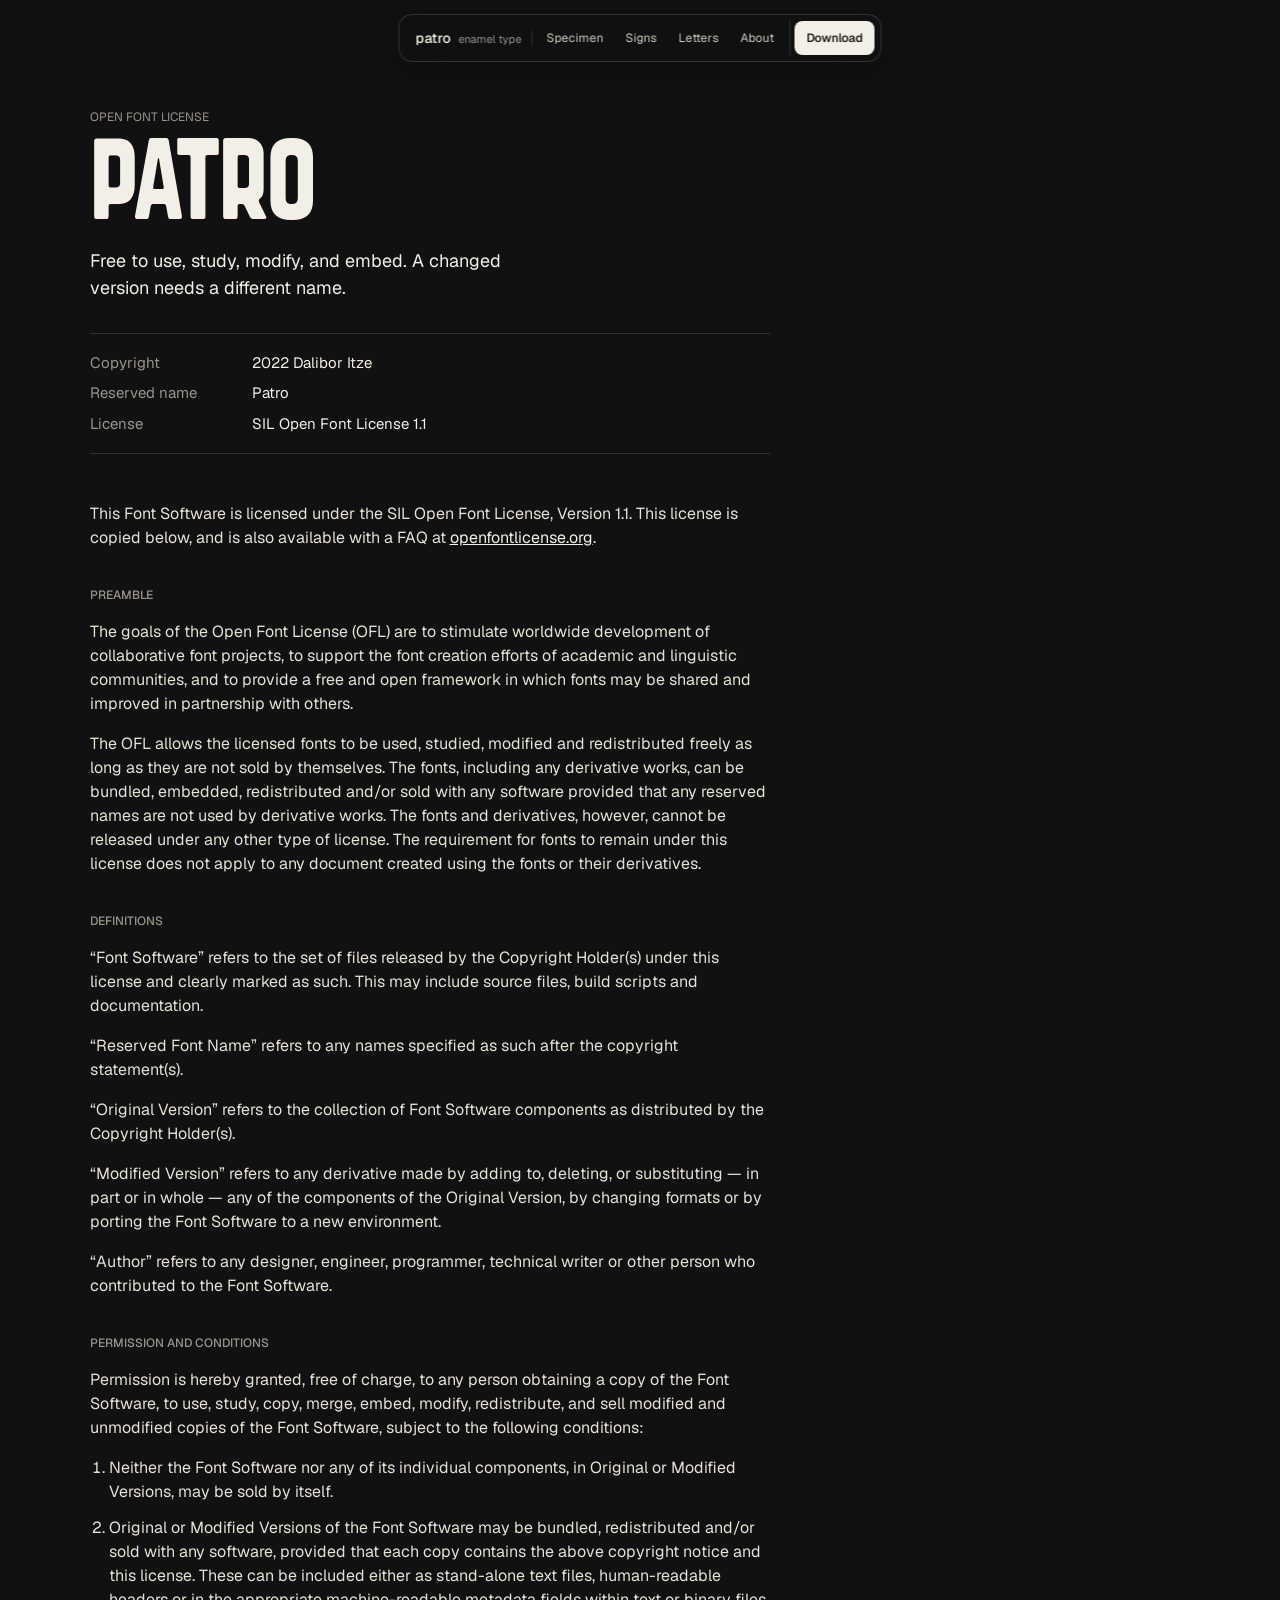
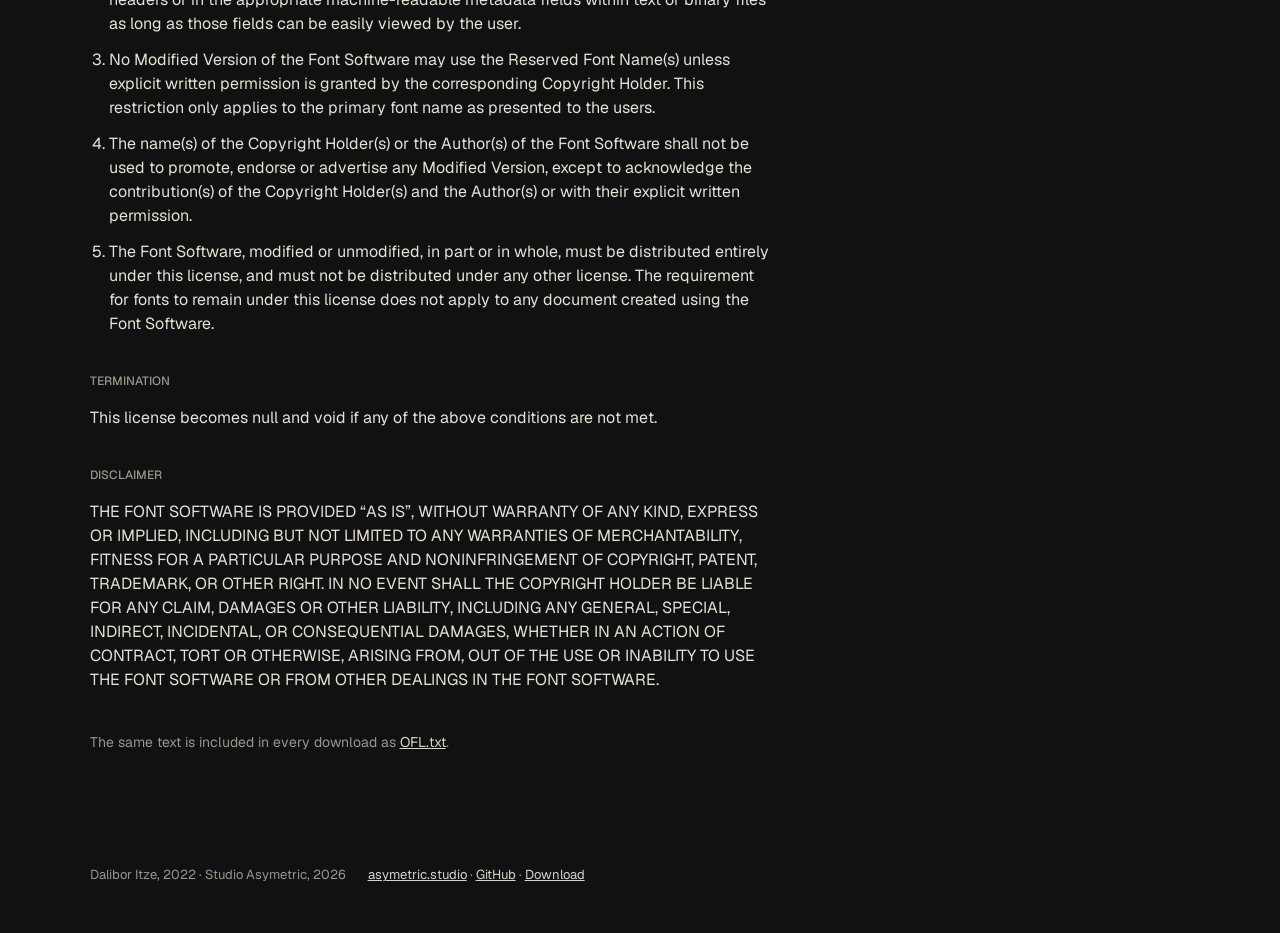
==== commit 32c371e0: "Make the floating nav pill expand and collapse smoothly in production browsers. Co-authored-by: Curs" ====
--- a/ofl/index.html
+++ b/ofl/index.html
@@ -3,23 +3,56 @@
 <head>
   <meta charset="utf-8">
   <meta name="viewport" content="width=device-width, initial-scale=1">
-  <title>License — Patro</title>
+  <title>Patro typeface license — SIL Open Font License</title>
   <meta name="author" content="Dalibor Itze">
-  <meta name="description" content="Patro is free under the SIL Open Font License 1.1. The name Patro is reserved.">
-  <link rel="canonical" href="https://patro.asymetric.studio/ofl">
-  <meta property="og:title" content="License — Patro">
-  <meta property="og:description" content="Patro is free under the SIL Open Font License 1.1. The name Patro is reserved.">
+  <meta name="description" content="The Patro typeface is free under the SIL Open Font License 1.1. The name Patro is reserved.">
+  <meta name="robots" content="index, follow">
+  <link rel="canonical" href="https://patro.asymetric.studio/ofl/">
+  <meta property="og:site_name" content="Patro typeface">
+  <meta property="og:locale" content="en">
+  <meta property="og:title" content="Patro typeface license — SIL Open Font License">
+  <meta property="og:description" content="The Patro typeface is free under the SIL Open Font License 1.1. The name Patro is reserved.">
   <meta property="og:image" content="https://patro.asymetric.studio/og.jpg">
-  <meta property="og:url" content="https://patro.asymetric.studio/ofl">
+  <meta property="og:image:width" content="1200">
+  <meta property="og:image:height" content="630">
+  <meta property="og:image:alt" content="Patro typeface set as an enamel street sign.">
+  <meta property="og:url" content="https://patro.asymetric.studio/ofl/">
   <meta property="og:type" content="website">
   <meta name="twitter:card" content="summary_large_image">
+  <meta name="twitter:title" content="Patro typeface license — SIL Open Font License">
+  <meta name="twitter:description" content="The Patro typeface is free under the SIL Open Font License 1.1. The name Patro is reserved.">
+  <meta name="twitter:image" content="https://patro.asymetric.studio/og.jpg">
   <meta name="theme-color" content="#111111">
   <link rel="icon" href="/favicon-32.png" type="image/png" sizes="32x32">
   <link rel="apple-touch-icon" href="/apple-touch-icon.png">
   <link rel="manifest" href="/site.webmanifest">
   <link rel="preload" href="/fonts/Patro.woff2" as="font" type="font/woff2" crossorigin>
   <link rel="stylesheet" href="/css/lenis.css">
-  <link rel="stylesheet" href="/css/site.css">
+  <link rel="stylesheet" href="/css/site.css?v=2">
+  <script type="application/ld+json">
+  {
+    "@context": "https://schema.org",
+    "@graph": [
+      {
+        "@type": "WebPage",
+        "@id": "https://patro.asymetric.studio/ofl/#page",
+        "url": "https://patro.asymetric.studio/ofl/",
+        "name": "Patro typeface license",
+        "description": "The Patro typeface is free under the SIL Open Font License 1.1. The name Patro is reserved.",
+        "isPartOf": { "@id": "https://patro.asymetric.studio/#website" },
+        "about": { "@id": "https://patro.asymetric.studio/#typeface" },
+        "inLanguage": "en"
+      },
+      {
+        "@type": "BreadcrumbList",
+        "itemListElement": [
+          { "@type": "ListItem", "position": 1, "name": "Patro typeface", "item": "https://patro.asymetric.studio/" },
+          { "@type": "ListItem", "position": 2, "name": "License", "item": "https://patro.asymetric.studio/ofl/" }
+        ]
+      }
+    ]
+  }
+  </script>
 </head>
 <body>
   <a class="skip" href="#license">Skip to the license</a>
@@ -30,10 +63,12 @@
       <span class="brand-meta">enamel type</span>
     </a>
     <nav class="nav-links" aria-label="Sections">
-      <a href="/#specimen">Specimen</a>
-      <a href="/#signs">Signs</a>
-      <a href="/#letters">Letters</a>
-      <a href="/#about">About</a>
+      <div class="nav-row">
+        <a href="/#specimen">Specimen</a>
+        <a href="/#signs">Signs</a>
+        <a href="/#letters">Letters</a>
+        <a href="/#about">About</a>
+      </div>
     </nav>
     <a class="nav-download" href="/#download">Download</a>
   </header>
--- a/css/site.css
+++ b/css/site.css
@@ -36,7 +36,7 @@
   --sheet: #e7e1d6;
   --grid-teal: rgba(90, 122, 116, 0.55);
   --dock: rgba(17, 17, 17, 0.9);
-  --nav-h: 58px;
+  --nav-h: 76px;
   color-scheme: dark;
 }
 
@@ -106,126 +106,136 @@
 /* Navigation */
 
 .nav {
-  position: sticky;
-  top: 0;
+  position: fixed;
+  top: 14px;
+  left: 50%;
+  transform: translateX(-50%);
   z-index: 20;
-  height: var(--nav-h);
+  width: max-content;
+  max-width: calc(100% - 20px);
+  height: auto;
   display: flex;
   align-items: center;
-  gap: 22px;
-  padding: 0 22px;
-  background: rgba(17, 17, 17, 0.92);
+  gap: 4px;
+  padding: 6px;
+  border-radius: 14px;
+  background: var(--dock);
+  color: var(--cream);
+  border: 1px solid rgba(255, 255, 255, 0.14);
+  box-shadow: 0 10px 40px rgba(0, 0, 0, 0.28);
   backdrop-filter: blur(16px);
-  border-bottom: 1px solid var(--line);
-  transition:
-    height 0.5s cubic-bezier(0.22, 1, 0.36, 1),
-    padding 0.5s cubic-bezier(0.22, 1, 0.36, 1),
-    gap 0.5s cubic-bezier(0.22, 1, 0.36, 1),
-    background 0.45s ease;
+  overflow-x: auto;
 }
 
 .nav.is-min {
-  height: 46px;
-  gap: 14px;
-  padding: 0 16px;
-  background: rgba(17, 17, 17, 0.97);
+  background: rgba(17, 17, 17, 0.96);
 }
 
 .brand {
   display: flex;
-  flex-direction: column;
+  align-items: baseline;
+  flex: 0 0 auto;
+  padding: 0 10px;
+  border-right: 1px solid var(--line);
   text-decoration: none;
   line-height: 1.05;
-  min-width: 92px;
 }
 
 .brand-name {
-  font-size: 16px;
+  font-size: 14px;
   font-weight: 520;
   letter-spacing: 0;
-  transition: font-size 0.45s cubic-bezier(0.22, 1, 0.36, 1);
-}
-
-.nav.is-min .brand-name { font-size: 14px; }
+}
 
 .brand-meta {
   display: block;
-  max-height: 14px;
+  min-width: 0;
+  max-width: var(--meta, 8rem);
+  margin-left: 8px;
   overflow: hidden;
   font-size: 11px;
   color: var(--muted);
+  white-space: nowrap;
   opacity: 1;
-  transition:
-    max-height 0.45s cubic-bezier(0.22, 1, 0.36, 1),
-    opacity 0.3s ease;
+  transition: max-width 1.15s cubic-bezier(0.22, 0.7, 0.3, 1), margin-left 1.15s cubic-bezier(0.22, 0.7, 0.3, 1), opacity 0.85s ease;
 }
 
 .nav.is-min .brand-meta {
-  max-height: 0;
+  max-width: 0;
+  min-width: 0;
+  margin-left: 0;
   opacity: 0;
+  transition: max-width 0.4s ease, margin-left 0.4s ease, opacity 0.25s ease;
 }
 
 .nav-next {
-  margin: 0 0 0 auto;
+  display: block;
+  min-width: 0;
+  max-width: var(--next, 18rem);
+  margin: 0;
+  padding: 8px 10px;
+  border-radius: 8px;
   font-size: 12px;
   color: var(--muted);
   white-space: nowrap;
   text-decoration: none;
-}
-
-.nav-next:hover { color: white; }
+  overflow: hidden;
+  transition: max-width 1.15s cubic-bezier(0.22, 0.7, 0.3, 1), opacity 0.85s ease, padding 1.15s cubic-bezier(0.22, 0.7, 0.3, 1);
+}
+
+.nav-next span {
+  min-width: 0;
+  overflow: hidden;
+}
+
+.nav-next:hover { color: white; background: rgba(255, 255, 255, 0.08); }
 
 .nav-links {
-  display: flex;
-  gap: 20px;
-  margin-left: auto;
-}
-
-.nav-next:not([hidden]) + .nav-links { margin-left: 22px; }
+  display: block;
+  min-width: 0;
+  max-width: var(--links, 18rem);
+  margin: 0;
+  padding-right: 6px;
+  border-right: 1px solid var(--line);
+  overflow: hidden;
+  transition: max-width 1.15s cubic-bezier(0.22, 0.7, 0.3, 1), opacity 0.85s ease, padding 1.15s cubic-bezier(0.22, 0.7, 0.3, 1);
+}
+
+.nav-row {
+  display: flex;
+  gap: 2px;
+  min-width: 0;
+  overflow: hidden;
+}
 
 .nav-links a {
-  position: relative;
   text-decoration: none;
-  font-size: 13px;
+  border-radius: 8px;
+  padding: 8px 10px;
+  font-size: 12px;
   color: #cfcabe;
-  transition: color 0.2s ease, font-size 0.45s cubic-bezier(0.22, 1, 0.36, 1);
-}
-
-.nav-links a::after {
-  content: "";
-  position: absolute;
-  left: 0;
-  right: 0;
-  bottom: -5px;
-  height: 1px;
-  background: currentColor;
-  transform: scaleX(0);
-  transform-origin: left;
-  transition: transform 0.35s cubic-bezier(0.22, 1, 0.36, 1);
-}
-
-.nav-links a:hover { color: white; }
-.nav-links a:hover::after { transform: scaleX(1); }
-
-.nav.is-min .nav-links a { font-size: 12px; }
+  white-space: nowrap;
+  transition: color 0.2s ease, background 0.2s ease;
+}
+
+.nav-links a:hover { color: white; background: rgba(255, 255, 255, 0.1); }
+.nav-links a.is-on { color: white; background: rgba(255, 255, 255, 0.16); }
 
 .nav-download {
+  flex: 0 0 auto;
   text-decoration: none;
   background: var(--cream);
   color: #161616;
-  font-size: 13px;
+  font-size: 12px;
   font-weight: 560;
-  padding: 8px 13px;
+  padding: 8px 12px;
   border-radius: 8px;
-  transition: background 0.25s ease, color 0.25s ease, padding 0.45s cubic-bezier(0.22, 1, 0.36, 1), font-size 0.45s cubic-bezier(0.22, 1, 0.36, 1);
-}
-
-.nav.is-min .nav-download {
-  padding: 5px 10px;
-  font-size: 12px;
+  white-space: nowrap;
+  transition: background 0.25s ease, color 0.25s ease;
 }
 
 .nav-download:hover { background: var(--red); color: var(--cream); }
+.nav-download.is-on { background: white; }
 
 /* Stage */
 
@@ -237,7 +247,7 @@
   --rim: rgba(243, 239, 230, 0.18);
   --quiet: rgba(243, 239, 230, 0.66);
   position: relative;
-  min-height: calc(100svh - var(--nav-h));
+  min-height: 100svh;
   display: flex;
   align-items: center;
   justify-content: center;
@@ -300,10 +310,10 @@
 
 html.is-on .nav .brand { animation: nav-drop 0.7s cubic-bezier(0.22, 1, 0.36, 1) both; }
 html.is-on .nav-next { animation: nav-drop 0.7s 0.08s cubic-bezier(0.22, 1, 0.36, 1) both; }
-html.is-on .nav-links a:nth-child(1) { animation: nav-drop 0.7s 0.12s cubic-bezier(0.22, 1, 0.36, 1) both; }
-html.is-on .nav-links a:nth-child(2) { animation: nav-drop 0.7s 0.17s cubic-bezier(0.22, 1, 0.36, 1) both; }
-html.is-on .nav-links a:nth-child(3) { animation: nav-drop 0.7s 0.22s cubic-bezier(0.22, 1, 0.36, 1) both; }
-html.is-on .nav-links a:nth-child(4) { animation: nav-drop 0.7s 0.27s cubic-bezier(0.22, 1, 0.36, 1) both; }
+html.is-on .nav-row a:nth-child(1) { animation: nav-drop 0.7s 0.12s cubic-bezier(0.22, 1, 0.36, 1) both; }
+html.is-on .nav-row a:nth-child(2) { animation: nav-drop 0.7s 0.17s cubic-bezier(0.22, 1, 0.36, 1) both; }
+html.is-on .nav-row a:nth-child(3) { animation: nav-drop 0.7s 0.22s cubic-bezier(0.22, 1, 0.36, 1) both; }
+html.is-on .nav-row a:nth-child(4) { animation: nav-drop 0.7s 0.27s cubic-bezier(0.22, 1, 0.36, 1) both; }
 html.is-on .nav-download { animation: nav-drop 0.7s 0.32s cubic-bezier(0.22, 1, 0.36, 1) both; }
 
 .reveal {
@@ -363,9 +373,23 @@
   pointer-events: none;
 }
 
+.plate-name {
+  position: absolute;
+  top: 78px;
+  right: 22px;
+  margin: 0;
+  z-index: 2;
+  font-size: 12px;
+  font-weight: 500;
+  letter-spacing: 0;
+  text-transform: uppercase;
+  color: var(--quiet);
+  pointer-events: none;
+}
+
 .hint {
   position: absolute;
-  top: 16px;
+  top: 76px;
   left: 46px;
   margin: 0;
   z-index: 2;
@@ -399,6 +423,9 @@
 .editor:focus-visible {
   outline: none;
 }
+
+html.plate-locked .stage { cursor: default; }
+html.plate-locked .hint { display: none; }
 
 .screw {
   position: absolute;
@@ -823,7 +850,7 @@
   display: flex;
   align-items: center;
   gap: 28px;
-  padding: 8px 8px 8px 22px;
+  padding: 28px 8px 28px 22px;
   background: #161616;
   border: 1px solid var(--line);
 }
@@ -865,9 +892,9 @@
 
 .waterfall p {
   margin: 0;
-  padding: 10px 0;
+  padding: 0.16em 0 0.08em;
   border-bottom: 1px solid var(--line);
-  line-height: 0.9;
+  line-height: 1.15;
   letter-spacing: 0;
   overflow: hidden;
   white-space: nowrap;
@@ -1082,7 +1109,7 @@
 .colophon-quiet { width: 100%; }
 
 .license {
-  padding: 56px 7vw 88px;
+  padding: 108px 7vw 88px;
   max-width: 860px;
 }
 
@@ -1157,7 +1184,7 @@
 
 .year-title {
   margin: 0;
-  max-width: 16ch;
+  max-width: 20ch;
   font-size: clamp(32px, 4.4vw, 56px);
   font-weight: 520;
   line-height: 1.05;
@@ -1238,34 +1265,28 @@
 @media (max-width: 760px) {
   .nav,
   .nav.is-min {
+    top: 10px;
+    max-width: calc(100% - 16px);
     height: auto;
-    flex-wrap: wrap;
-    padding: 12px 14px;
-    gap: 10px 14px;
+    flex-wrap: nowrap;
+    padding: 6px;
+    gap: 2px;
   }
 
-  .nav.is-min { padding: 8px 14px; gap: 8px 12px; }
-
-  .nav-links { max-height: 40px; transition: max-height 0.45s cubic-bezier(0.22, 1, 0.36, 1), opacity 0.35s ease; }
-
-  .nav.is-min .nav-links {
-    max-height: 0;
+  .nav.is-min .nav-links,
+  .nav.is-min .nav-next {
+    max-width: 0;
+    min-width: 0;
     opacity: 0;
+    padding-right: 0;
+    padding-left: 0;
+    border: 0;
     pointer-events: none;
+    transition: max-width 0.4s ease, opacity 0.25s ease, padding 0.4s ease;
   }
 
-  .nav-links {
-    order: 3;
-    width: 100%;
-    margin-left: 0;
-    overflow-x: auto;
-    gap: 16px;
-  }
-
-  .nav-next:not([hidden]) + .nav-links { margin-left: 0; }
-
   .stage {
-    min-height: calc(100svh - 96px);
+    min-height: 100svh;
     padding: 56px 16px 118px;
   }
 
@@ -1281,6 +1302,8 @@
   .inks { border-right: 0; }
 
   .hint { left: 16px; }
+  .plate-name { right: 16px; top: 72px; }
+  .hint { top: 70px; }
 
   .sec-head,
   .studies,
@@ -1316,8 +1339,10 @@
   html.is-loading .nav-links a,
   html.is-loading .nav-download { opacity: 1; transform: none; }
   .nav,
+  .brand,
   .brand-name,
   .brand-meta,
+  .nav-next,
   .nav-download,
   .nav-links,
   .nav-links a,
